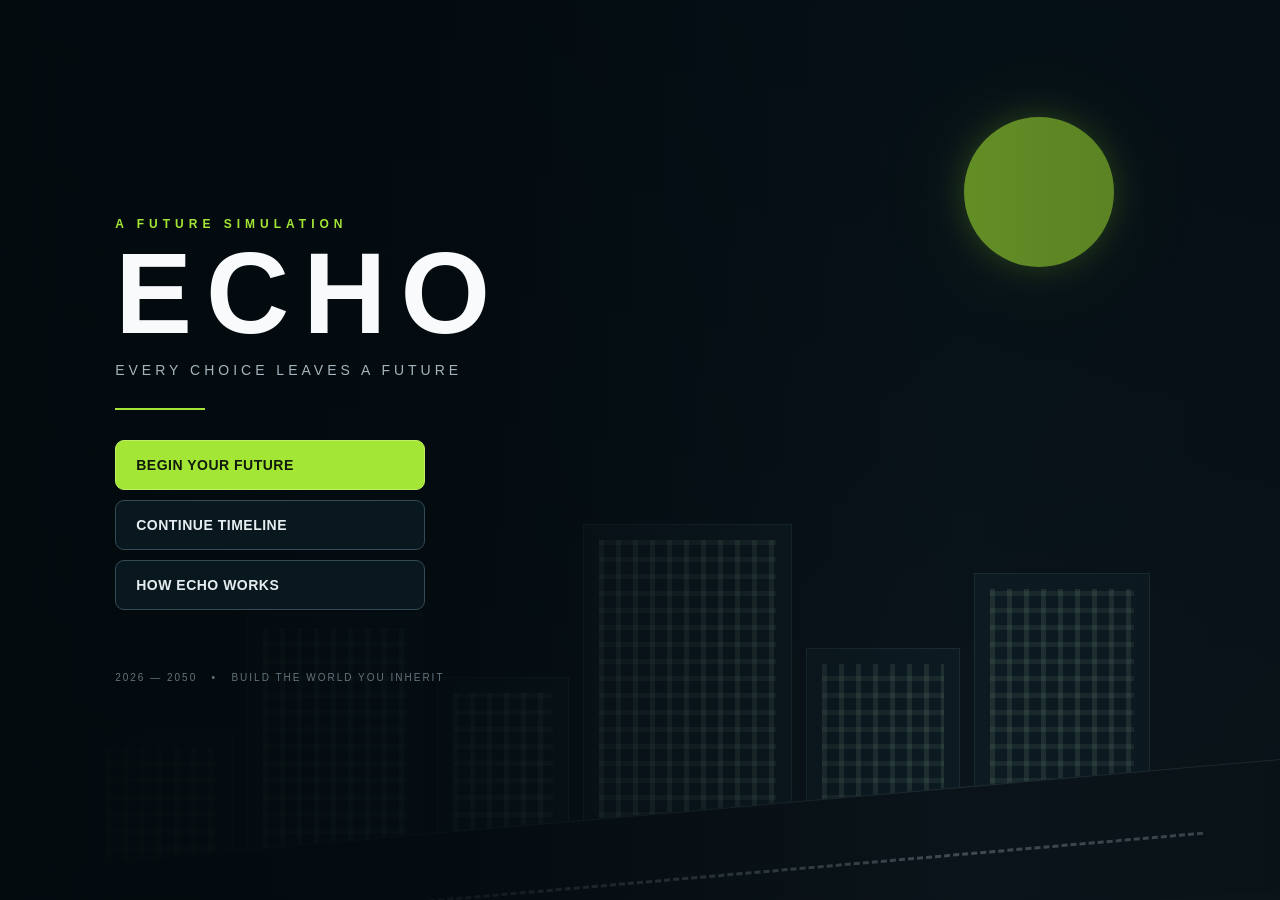
==== index.html @ c68c3feb "Build ECHO main menu" ====
<!DOCTYPE html>
<html lang="en">
<head>
    <meta charset="UTF-8">
    <meta name="viewport" content="width=device-width, initial-scale=1.0">

    <title>ECHO — Every Choice Leaves a Future</title>

    <link rel="stylesheet" href="style.css">
</head>

<body>

    <main id="main-menu">

        <!-- Background city -->
        <div class="city">

            <div class="sun"></div>

            <div class="buildings">
                <div class="building building-1"></div>
                <div class="building building-2"></div>
                <div class="building building-3"></div>
                <div class="building building-4"></div>
                <div class="building building-5"></div>
                <div class="building building-6"></div>
            </div>

            <div class="ground"></div>

        </div>

        <!-- Dark cinematic overlay -->
        <div class="overlay"></div>


        <!-- Main menu -->
        <section class="menu-content">

            <div class="eyebrow">
                A FUTURE SIMULATION
            </div>

            <h1>ECHO</h1>

            <p class="subtitle">
                EVERY CHOICE LEAVES A FUTURE
            </p>

            <div class="divider"></div>


            <div class="menu-buttons">

                <button id="start-button" class="primary-button">
                    BEGIN YOUR FUTURE
                </button>

                <button id="continue-button">
                    CONTINUE TIMELINE
                </button>

                <button id="about-button">
                    HOW ECHO WORKS
                </button>

            </div>


            <p id="menu-message"></p>


            <div class="footer">
                2026 — 2050 &nbsp; • &nbsp; BUILD THE WORLD YOU INHERIT
            </div>

        </section>

    </main>


    <script src="game.js"></script>

</body>
</html>
---- style.css ----
* {
    margin: 0;
    padding: 0;
    box-sizing: border-box;
}

:root {
    --green: #a3e635;
    --green-light: #bef264;
    --dark: #050b0f;
    --building: #13252e;
    --building-border: #29414b;
    --text-muted: #a5b4bc;
}

body {
    width: 100%;
    height: 100vh;

    overflow: hidden;

    font-family:
        Inter,
        Arial,
        Helvetica,
        sans-serif;

    background: var(--dark);
    color: white;
}


/* ========================================
   MAIN MENU
======================================== */

#main-menu {
    position: relative;

    width: 100%;
    height: 100vh;

    overflow: hidden;
}


/* ========================================
   CITY BACKGROUND
======================================== */

.city {
    position: absolute;

    inset: 0;

    background:
        linear-gradient(
            180deg,
            #07141c 0%,
            #0b1820 55%,
            #111d23 100%
        );
}


/* Sun */

.sun {
    position: absolute;

    width: 150px;
    height: 150px;

    right: 13%;
    top: 13%;

    border-radius: 50%;

    background: var(--green);

    box-shadow:
        0 0 30px rgba(163, 230, 53, 0.35),
        0 0 100px rgba(163, 230, 53, 0.12);
}


/* Buildings */

.buildings {
    position: absolute;

    left: 7%;
    right: 7%;
    bottom: 0;

    height: 55%;

    display: flex;

    align-items: flex-end;

    gap: 14px;
}


.building {
    position: relative;

    background: var(--building);

    border: 1px solid var(--building-border);

    border-bottom: none;
}


/* Windows */

.building::after {
    content: "";

    position: absolute;

    inset: 15px;

    background:
        repeating-linear-gradient(
            90deg,
            rgba(190, 240, 200, 0.18) 0 5px,
            transparent 5px 17px
        ),
        repeating-linear-gradient(
            0deg,
            rgba(190, 240, 200, 0.13) 0 5px,
            transparent 5px 17px
        );
}


.building-1 {
    width: 13%;
    height: 34%;
}

.building-2 {
    width: 16%;
    height: 58%;
}

.building-3 {
    width: 12%;
    height: 45%;
}

.building-4 {
    width: 19%;
    height: 76%;
}

.building-5 {
    width: 14%;
    height: 51%;
}

.building-6 {
    width: 16%;
    height: 66%;
}


/* Ground */

.ground {
    position: absolute;

    left: -5%;
    right: -5%;
    bottom: -45px;

    height: 130px;

    background: #101a21;

    transform: skewY(-5deg);

    border-top: 1px solid #30444c;
}


.ground::after {
    content: "";

    position: absolute;

    left: 10%;
    right: 10%;

    top: 50%;

    border-top: 3px dashed #65747d;
}


/* ========================================
   OVERLAY
======================================== */

.overlay {
    position: absolute;

    inset: 0;

    background:
        linear-gradient(
            90deg,
            rgba(3, 10, 14, 0.98) 0%,
            rgba(3, 10, 14, 0.88) 35%,
            rgba(3, 10, 14, 0.40) 75%,
            rgba(3, 10, 14, 0.50) 100%
        );
}


/* ========================================
   MENU CONTENT
======================================== */

.menu-content {
    position: relative;

    z-index: 10;

    width: 100%;
    height: 100%;

    padding-left: 9%;

    display: flex;

    flex-direction: column;

    justify-content: center;

    align-items: flex-start;
}


/* Small heading */

.eyebrow {
    color: var(--green);

    font-size: 12px;

    font-weight: 700;

    letter-spacing: 5px;

    margin-bottom: 14px;
}


/* ECHO */

h1 {
    font-size: clamp(70px, 9vw, 120px);

    line-height: 0.85;

    letter-spacing: 14px;

    font-weight: 900;

    color: #f8fafc;
}


/* Subtitle */

.subtitle {
    margin-top: 20px;

    color: var(--text-muted);

    font-size: 14px;

    letter-spacing: 4px;

    font-weight: 500;
}


/* Divider */

.divider {
    width: 90px;

    height: 2px;

    margin: 30px 0;

    background: var(--green);
}


/* ========================================
   BUTTONS
======================================== */

.menu-buttons {
    width: 310px;

    display: flex;

    flex-direction: column;

    gap: 10px;
}


button {
    width: 100%;

    padding: 16px 20px;

    border-radius: 9px;

    border: 1px solid #344a54;

    background: rgba(10, 25, 32, 0.92);

    color: #e5edf0;

    font-size: 14px;

    font-weight: 700;

    letter-spacing: 0.5px;

    text-align: left;

    cursor: pointer;

    transition:
        transform 0.2s ease,
        border-color 0.2s ease,
        background 0.2s ease;
}


button:hover {
    transform: translateX(6px);

    border-color: var(--green);

    background:
        rgba(163, 230, 53, 0.10);
}


button:focus-visible {
    outline: 2px solid var(--green-light);

    outline-offset: 3px;
}


/* Main button */

.primary-button {
    background: var(--green);

    color: #101b0b;

    border-color: var(--green-light);
}


.primary-button:hover {
    background: var(--green-light);

    color: #0d1609;
}


/* Message */

#menu-message {
    min-height: 20px;

    margin-top: 16px;

    color: var(--green-light);

    font-size: 13px;
}


/* Footer */

.footer {
    margin-top: 26px;

    color: #65747d;

    font-size: 10px;

    letter-spacing: 2px;
}


/* ========================================
   MOBILE
======================================== */

@media (max-width: 700px) {

    .menu-content {
        padding: 30px;
    }

    h1 {
        font-size: 65px;
    }

    .menu-buttons {
        width: min(310px, 85vw);
    }

    .sun {
        right: -30px;
        top: 10%;
    }

    .overlay {
        background:
            linear-gradient(
                90deg,
                rgba(3, 10, 14, 0.97),
                rgba(3, 10, 14, 0.75)
            );
    }
}
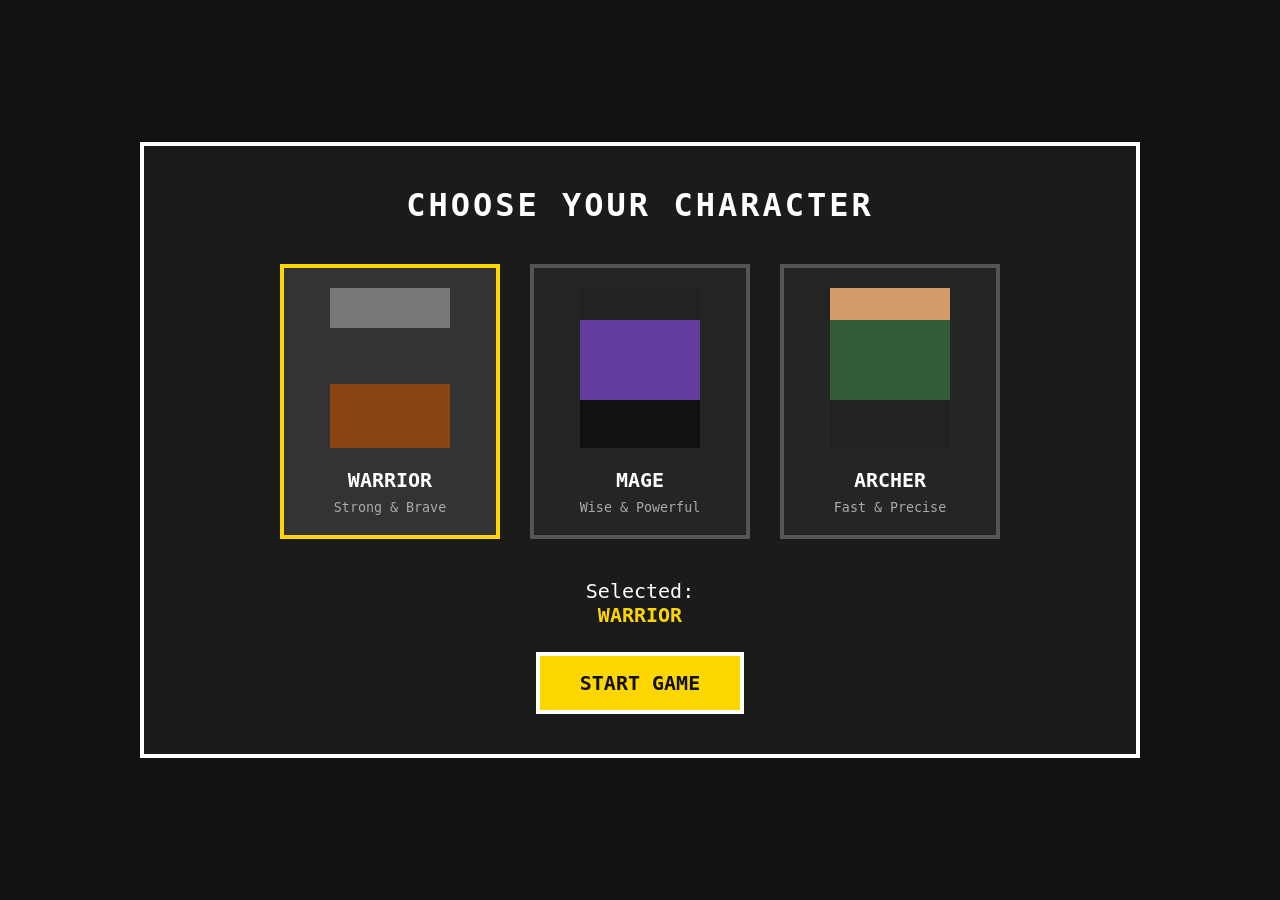
==== commit df273a0c: "Move game files to repository root" ====
--- a/index.html
+++ b/index.html
@@ -3,84 +3,48 @@
 <head>
     <meta charset="UTF-8">
     <meta name="viewport" content="width=device-width, initial-scale=1.0">
-
-    <title>ECHO — Every Choice Leaves a Future</title>
-
+    <title>Character Selection</title>
     <link rel="stylesheet" href="style.css">
 </head>
 
 <body>
 
-    <main id="main-menu">
+    <div class="game-container">
 
-        <!-- Background city -->
-        <div class="city">
+        <h1>CHOOSE YOUR CHARACTER</h1>
 
-            <div class="sun"></div>
+        <div class="character-container">
 
-            <div class="buildings">
-                <div class="building building-1"></div>
-                <div class="building building-2"></div>
-                <div class="building building-3"></div>
-                <div class="building building-4"></div>
-                <div class="building building-5"></div>
-                <div class="building building-6"></div>
-            </div>
+            <button class="character-card selected" data-character="warrior">
+                <div class="sprite warrior"></div>
+                <h2>WARRIOR</h2>
+                <p>Strong & Brave</p>
+            </button>
 
-            <div class="ground"></div>
+            <button class="character-card" data-character="mage">
+                <div class="sprite mage"></div>
+                <h2>MAGE</h2>
+                <p>Wise & Powerful</p>
+            </button>
+
+            <button class="character-card" data-character="archer">
+                <div class="sprite archer"></div>
+                <h2>ARCHER</h2>
+                <p>Fast & Precise</p>
+            </button>
 
         </div>
 
-        <!-- Dark cinematic overlay -->
-        <div class="overlay"></div>
+        <div class="selected-info">
+            <p>Selected:</p>
+            <span id="selected-character">WARRIOR</span>
+        </div>
 
+        <button id="start-button">START GAME</button>
 
-        <!-- Main menu -->
-        <section class="menu-content">
-
-            <div class="eyebrow">
-                A FUTURE SIMULATION
-            </div>
-
-            <h1>ECHO</h1>
-
-            <p class="subtitle">
-                EVERY CHOICE LEAVES A FUTURE
-            </p>
-
-            <div class="divider"></div>
-
-
-            <div class="menu-buttons">
-
-                <button id="start-button" class="primary-button">
-                    BEGIN YOUR FUTURE
-                </button>
-
-                <button id="continue-button">
-                    CONTINUE TIMELINE
-                </button>
-
-                <button id="about-button">
-                    HOW ECHO WORKS
-                </button>
-
-            </div>
-
-
-            <p id="menu-message"></p>
-
-
-            <div class="footer">
-                2026 — 2050 &nbsp; • &nbsp; BUILD THE WORLD YOU INHERIT
-            </div>
-
-        </section>
-
-    </main>
+    </div>
 
 
     <script src="game.js"></script>
-
 </body>
 </html>
--- a/style.css
+++ b/style.css
@@ -1,443 +1,158 @@
 * {
+    box-sizing: border-box;
     margin: 0;
     padding: 0;
-    box-sizing: border-box;
-}
-
-:root {
-    --green: #a3e635;
-    --green-light: #bef264;
-    --dark: #050b0f;
-    --building: #13252e;
-    --building-border: #29414b;
-    --text-muted: #a5b4bc;
 }
 
 body {
-    width: 100%;
-    height: 100vh;
+    min-height: 100vh;
+    display: flex;
+    justify-content: center;
+    align-items: center;
 
-    overflow: hidden;
+    background: #111;
+    color: white;
 
-    font-family:
-        Inter,
-        Arial,
-        Helvetica,
-        sans-serif;
-
-    background: var(--dark);
-    color: white;
+    font-family: monospace;
 }
 
+.game-container {
+    width: 90%;
+    max-width: 1000px;
 
-/* ========================================
-   MAIN MENU
-======================================== */
+    padding: 40px;
 
-#main-menu {
-    position: relative;
+    text-align: center;
 
-    width: 100%;
-    height: 100vh;
-
-    overflow: hidden;
+    border: 4px solid white;
+    background: #1b1b1b;
 }
 
+h1 {
+    margin-bottom: 40px;
 
-/* ========================================
-   CITY BACKGROUND
-======================================== */
-
-.city {
-    position: absolute;
-
-    inset: 0;
-
-    background:
-        linear-gradient(
-            180deg,
-            #07141c 0%,
-            #0b1820 55%,
-            #111d23 100%
-        );
+    font-size: 32px;
+    letter-spacing: 3px;
 }
 
+.character-container {
+    display: flex;
+    justify-content: center;
+    gap: 30px;
 
-/* Sun */
-
-.sun {
-    position: absolute;
-
-    width: 150px;
-    height: 150px;
-
-    right: 13%;
-    top: 13%;
-
-    border-radius: 50%;
-
-    background: var(--green);
-
-    box-shadow:
-        0 0 30px rgba(163, 230, 53, 0.35),
-        0 0 100px rgba(163, 230, 53, 0.12);
+    flex-wrap: wrap;
 }
 
+.character-card {
+    width: 220px;
+    padding: 20px;
 
-/* Buildings */
+    background: #252525;
+    color: white;
 
-.buildings {
-    position: absolute;
-
-    left: 7%;
-    right: 7%;
-    bottom: 0;
-
-    height: 55%;
-
-    display: flex;
-
-    align-items: flex-end;
-
-    gap: 14px;
-}
-
-
-.building {
-    position: relative;
-
-    background: var(--building);
-
-    border: 1px solid var(--building-border);
-
-    border-bottom: none;
-}
-
-
-/* Windows */
-
-.building::after {
-    content: "";
-
-    position: absolute;
-
-    inset: 15px;
-
-    background:
-        repeating-linear-gradient(
-            90deg,
-            rgba(190, 240, 200, 0.18) 0 5px,
-            transparent 5px 17px
-        ),
-        repeating-linear-gradient(
-            0deg,
-            rgba(190, 240, 200, 0.13) 0 5px,
-            transparent 5px 17px
-        );
-}
-
-
-.building-1 {
-    width: 13%;
-    height: 34%;
-}
-
-.building-2 {
-    width: 16%;
-    height: 58%;
-}
-
-.building-3 {
-    width: 12%;
-    height: 45%;
-}
-
-.building-4 {
-    width: 19%;
-    height: 76%;
-}
-
-.building-5 {
-    width: 14%;
-    height: 51%;
-}
-
-.building-6 {
-    width: 16%;
-    height: 66%;
-}
-
-
-/* Ground */
-
-.ground {
-    position: absolute;
-
-    left: -5%;
-    right: -5%;
-    bottom: -45px;
-
-    height: 130px;
-
-    background: #101a21;
-
-    transform: skewY(-5deg);
-
-    border-top: 1px solid #30444c;
-}
-
-
-.ground::after {
-    content: "";
-
-    position: absolute;
-
-    left: 10%;
-    right: 10%;
-
-    top: 50%;
-
-    border-top: 3px dashed #65747d;
-}
-
-
-/* ========================================
-   OVERLAY
-======================================== */
-
-.overlay {
-    position: absolute;
-
-    inset: 0;
-
-    background:
-        linear-gradient(
-            90deg,
-            rgba(3, 10, 14, 0.98) 0%,
-            rgba(3, 10, 14, 0.88) 35%,
-            rgba(3, 10, 14, 0.40) 75%,
-            rgba(3, 10, 14, 0.50) 100%
-        );
-}
-
-
-/* ========================================
-   MENU CONTENT
-======================================== */
-
-.menu-content {
-    position: relative;
-
-    z-index: 10;
-
-    width: 100%;
-    height: 100%;
-
-    padding-left: 9%;
-
-    display: flex;
-
-    flex-direction: column;
-
-    justify-content: center;
-
-    align-items: flex-start;
-}
-
-
-/* Small heading */
-
-.eyebrow {
-    color: var(--green);
-
-    font-size: 12px;
-
-    font-weight: 700;
-
-    letter-spacing: 5px;
-
-    margin-bottom: 14px;
-}
-
-
-/* ECHO */
-
-h1 {
-    font-size: clamp(70px, 9vw, 120px);
-
-    line-height: 0.85;
-
-    letter-spacing: 14px;
-
-    font-weight: 900;
-
-    color: #f8fafc;
-}
-
-
-/* Subtitle */
-
-.subtitle {
-    margin-top: 20px;
-
-    color: var(--text-muted);
-
-    font-size: 14px;
-
-    letter-spacing: 4px;
-
-    font-weight: 500;
-}
-
-
-/* Divider */
-
-.divider {
-    width: 90px;
-
-    height: 2px;
-
-    margin: 30px 0;
-
-    background: var(--green);
-}
-
-
-/* ========================================
-   BUTTONS
-======================================== */
-
-.menu-buttons {
-    width: 310px;
-
-    display: flex;
-
-    flex-direction: column;
-
-    gap: 10px;
-}
-
-
-button {
-    width: 100%;
-
-    padding: 16px 20px;
-
-    border-radius: 9px;
-
-    border: 1px solid #344a54;
-
-    background: rgba(10, 25, 32, 0.92);
-
-    color: #e5edf0;
-
-    font-size: 14px;
-
-    font-weight: 700;
-
-    letter-spacing: 0.5px;
-
-    text-align: left;
+    border: 4px solid #555;
 
     cursor: pointer;
 
-    transition:
-        transform 0.2s ease,
-        border-color 0.2s ease,
-        background 0.2s ease;
+    font-family: monospace;
+
+    transition: 0.15s;
 }
 
-
-button:hover {
-    transform: translateX(6px);
-
-    border-color: var(--green);
-
-    background:
-        rgba(163, 230, 53, 0.10);
+.character-card:hover {
+    transform: translateY(-8px);
+    border-color: white;
 }
 
-
-button:focus-visible {
-    outline: 2px solid var(--green-light);
-
-    outline-offset: 3px;
+.character-card.selected {
+    border-color: #ffd700;
+    background: #333;
 }
 
+.sprite {
+    width: 120px;
+    height: 160px;
 
-/* Main button */
+    margin: 0 auto 20px;
 
-.primary-button {
-    background: var(--green);
+    image-rendering: pixelated;
 
-    color: #101b0b;
-
-    border-color: var(--green-light);
+    background-size: contain;
+    background-repeat: no-repeat;
+    background-position: center;
 }
 
+/*
+   Temporary sprites.
 
-.primary-button:hover {
-    background: var(--green-light);
+   Replace these backgrounds with your actual
+   pixel-art character images later.
+*/
 
-    color: #0d1609;
+.warrior {
+    background: linear-gradient(
+        #777 0 25%,
+        #333 25% 60%,
+        #8b4513 60% 100%
+    );
 }
 
-
-/* Message */
-
-#menu-message {
-    min-height: 20px;
-
-    margin-top: 16px;
-
-    color: var(--green-light);
-
-    font-size: 13px;
+.mage {
+    background: linear-gradient(
+        #222 0 20%,
+        #643c9e 20% 70%,
+        #111 70% 100%
+    );
 }
 
-
-/* Footer */
-
-.footer {
-    margin-top: 26px;
-
-    color: #65747d;
-
-    font-size: 10px;
-
-    letter-spacing: 2px;
+.archer {
+    background: linear-gradient(
+        #d49b6a 0 20%,
+        #315c35 20% 70%,
+        #222 70% 100%
+    );
 }
 
+h2 {
+    margin-bottom: 8px;
+}
 
-/* ========================================
-   MOBILE
-======================================== */
+.character-card p {
+    color: #aaa;
+}
 
-@media (max-width: 700px) {
+.selected-info {
+    margin-top: 40px;
 
-    .menu-content {
-        padding: 30px;
-    }
+    font-size: 20px;
+}
 
-    h1 {
-        font-size: 65px;
-    }
+#selected-character {
+    color: #ffd700;
+    font-weight: bold;
+}
 
-    .menu-buttons {
-        width: min(310px, 85vw);
-    }
+#start-button {
+    margin-top: 25px;
 
-    .sun {
-        right: -30px;
-        top: 10%;
-    }
+    padding: 15px 40px;
 
-    .overlay {
-        background:
-            linear-gradient(
-                90deg,
-                rgba(3, 10, 14, 0.97),
-                rgba(3, 10, 14, 0.75)
-            );
-    }
+    background: #ffd700;
+    color: #111;
+
+    border: 4px solid #fff;
+
+    font-family: monospace;
+    font-size: 20px;
+    font-weight: bold;
+
+    cursor: pointer;
+}
+
+#start-button:hover {
+    background: white;
+}
+
+#start-button:active {
+    transform: translateY(3px);
 }
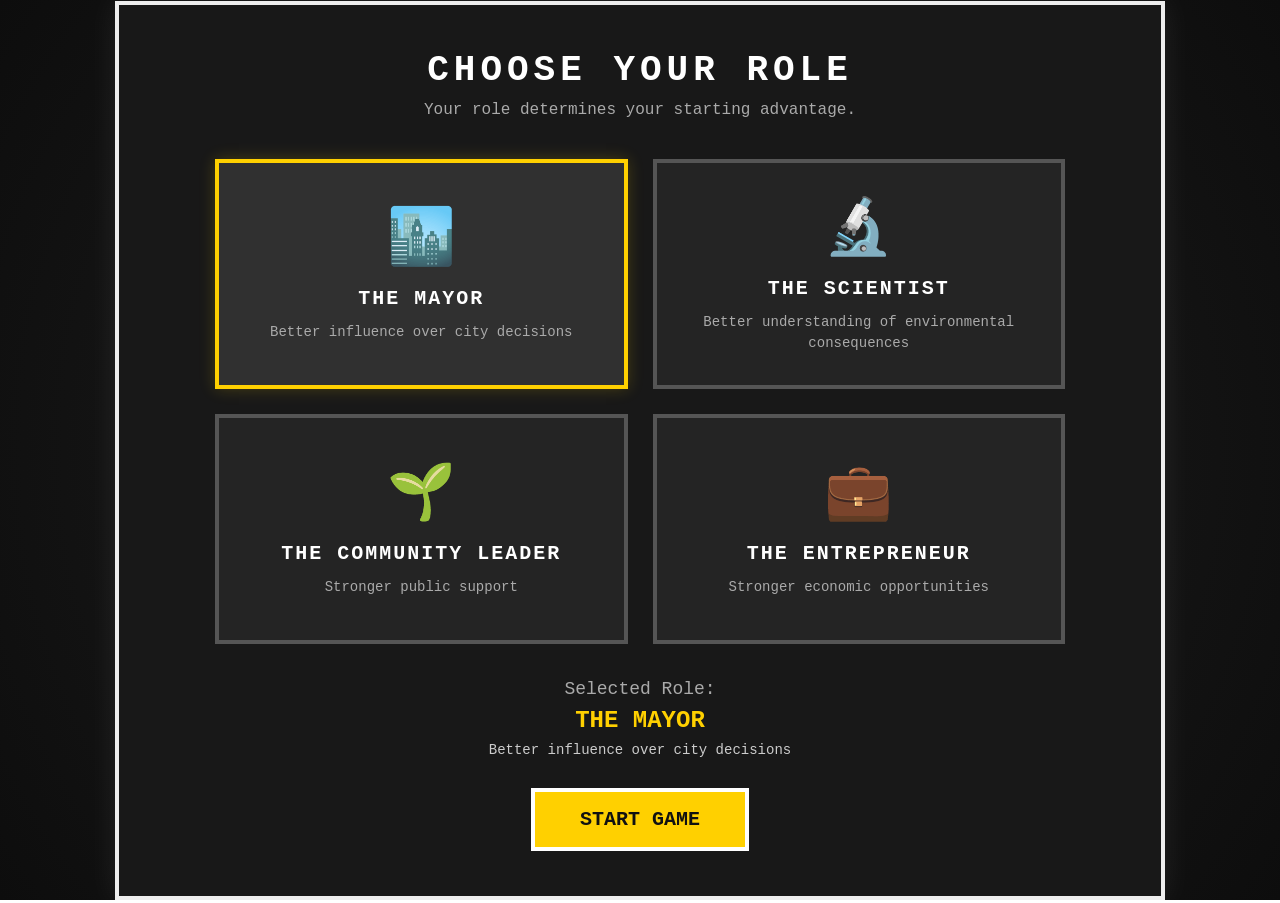
==== commit 96ec3884: "Add ECHO role selection system" ====
--- a/index.html
+++ b/index.html
@@ -1,9 +1,12 @@
 <!DOCTYPE html>
 <html lang="en">
+
 <head>
     <meta charset="UTF-8">
     <meta name="viewport" content="width=device-width, initial-scale=1.0">
-    <title>Character Selection</title>
+
+    <title>ECHO - Choose Your Role</title>
+
     <link rel="stylesheet" href="style.css">
 </head>
 
@@ -11,40 +14,95 @@
 
     <div class="game-container">
 
-        <h1>CHOOSE YOUR CHARACTER</h1>
+        <h1>CHOOSE YOUR ROLE</h1>
+
+        <p class="subtitle">
+            Your role determines your starting advantage.
+        </p>
 
         <div class="character-container">
 
-            <button class="character-card selected" data-character="warrior">
-                <div class="sprite warrior"></div>
-                <h2>WARRIOR</h2>
-                <p>Strong & Brave</p>
+            <!-- MAYOR -->
+            <button class="character-card selected" data-character="mayor">
+
+                <div class="role-icon">🏙️</div>
+
+                <h2>THE MAYOR</h2>
+
+                <p>
+                    Better influence over city decisions
+                </p>
+
             </button>
 
-            <button class="character-card" data-character="mage">
-                <div class="sprite mage"></div>
-                <h2>MAGE</h2>
-                <p>Wise & Powerful</p>
+
+            <!-- SCIENTIST -->
+            <button class="character-card" data-character="scientist">
+
+                <div class="role-icon">🔬</div>
+
+                <h2>THE SCIENTIST</h2>
+
+                <p>
+                    Better understanding of environmental consequences
+                </p>
+
             </button>
 
-            <button class="character-card" data-character="archer">
-                <div class="sprite archer"></div>
-                <h2>ARCHER</h2>
-                <p>Fast & Precise</p>
+
+            <!-- COMMUNITY LEADER -->
+            <button class="character-card" data-character="communityLeader">
+
+                <div class="role-icon">🌱</div>
+
+                <h2>THE COMMUNITY LEADER</h2>
+
+                <p>
+                    Stronger public support
+                </p>
+
+            </button>
+
+
+            <!-- ENTREPRENEUR -->
+            <button class="character-card" data-character="entrepreneur">
+
+                <div class="role-icon">💼</div>
+
+                <h2>THE ENTREPRENEUR</h2>
+
+                <p>
+                    Stronger economic opportunities
+                </p>
+
             </button>
 
         </div>
 
+
         <div class="selected-info">
-            <p>Selected:</p>
-            <span id="selected-character">WARRIOR</span>
+
+            <p>Selected Role:</p>
+
+            <span id="selected-character">
+                THE MAYOR
+            </span>
+
+            <p id="advantage">
+                Better influence over city decisions
+            </p>
+
         </div>
 
-        <button id="start-button">START GAME</button>
+
+        <button id="start-button">
+            START GAME
+        </button>
 
     </div>
 
+    <script src="game.js"></script>
 
-    <script src="game.js"></script>
 </body>
+
 </html>
--- a/style.css
+++ b/style.css
@@ -6,153 +6,264 @@
 
 body {
     min-height: 100vh;
+
     display: flex;
     justify-content: center;
     align-items: center;
 
-    background: #111;
+    background:
+        radial-gradient(circle at center, #202020, #0d0d0d);
+
     color: white;
 
     font-family: monospace;
 }
 
+
+/* MAIN CONTAINER */
+
 .game-container {
-    width: 90%;
-    max-width: 1000px;
-
-    padding: 40px;
+
+    width: 92%;
+    max-width: 1050px;
+
+    padding: 45px;
 
     text-align: center;
 
+    background: #181818;
+
+    border: 4px solid #eeeeee;
+
+    box-shadow:
+        0 0 30px rgba(255, 255, 255, 0.08);
+}
+
+
+/* TITLE */
+
+h1 {
+
+    margin-bottom: 10px;
+
+    font-size: 36px;
+
+    letter-spacing: 5px;
+}
+
+
+/* SUBTITLE */
+
+.subtitle {
+
+    margin-bottom: 40px;
+
+    color: #aaaaaa;
+
+    font-size: 16px;
+}
+
+
+/* CHARACTER GRID */
+
+.character-container {
+
+    display: grid;
+
+    grid-template-columns: repeat(2, 1fr);
+
+    gap: 25px;
+
+    max-width: 850px;
+
+    margin: auto;
+}
+
+
+/* CHARACTER CARD */
+
+.character-card {
+
+    min-height: 230px;
+
+    padding: 25px;
+
+    background: #242424;
+
+    color: white;
+
+    border: 4px solid #555555;
+
+    cursor: pointer;
+
+    font-family: monospace;
+
+    transition:
+        transform 0.15s,
+        border-color 0.15s,
+        background 0.15s;
+}
+
+
+/* HOVER */
+
+.character-card:hover {
+
+    transform: translateY(-6px);
+
+    border-color: #dddddd;
+
+    background: #303030;
+}
+
+
+/* SELECTED */
+
+.character-card.selected {
+
+    border-color: #ffd000;
+
+    background: #303030;
+
+    box-shadow:
+        0 0 15px rgba(255, 208, 0, 0.2);
+}
+
+
+/* ROLE ICON */
+
+.role-icon {
+
+    font-size: 55px;
+
+    margin-bottom: 15px;
+}
+
+
+/* ROLE NAME */
+
+.character-card h2 {
+
+    margin-bottom: 12px;
+
+    font-size: 20px;
+
+    letter-spacing: 2px;
+}
+
+
+/* ROLE DESCRIPTION */
+
+.character-card p {
+
+    color: #aaaaaa;
+
+    line-height: 1.5;
+
+    font-size: 14px;
+}
+
+
+/* SELECTED ROLE */
+
+.selected-info {
+
+    margin-top: 35px;
+
+    font-size: 18px;
+}
+
+
+.selected-info > p:first-child {
+
+    color: #aaaaaa;
+
+    margin-bottom: 8px;
+}
+
+
+#selected-character {
+
+    display: block;
+
+    color: #ffd000;
+
+    font-size: 24px;
+
+    font-weight: bold;
+
+    margin-bottom: 8px;
+}
+
+
+#advantage {
+
+    color: #cccccc;
+
+    font-size: 14px;
+}
+
+
+/* START BUTTON */
+
+#start-button {
+
+    margin-top: 30px;
+
+    padding: 16px 45px;
+
+    background: #ffd000;
+
+    color: #111111;
+
     border: 4px solid white;
-    background: #1b1b1b;
-}
-
-h1 {
-    margin-bottom: 40px;
-
-    font-size: 32px;
-    letter-spacing: 3px;
-}
-
-.character-container {
-    display: flex;
-    justify-content: center;
-    gap: 30px;
-
-    flex-wrap: wrap;
-}
-
-.character-card {
-    width: 220px;
-    padding: 20px;
-
-    background: #252525;
-    color: white;
-
-    border: 4px solid #555;
+
+    font-family: monospace;
+
+    font-size: 20px;
+
+    font-weight: bold;
 
     cursor: pointer;
 
-    font-family: monospace;
-
     transition: 0.15s;
 }
 
-.character-card:hover {
-    transform: translateY(-8px);
-    border-color: white;
-}
-
-.character-card.selected {
-    border-color: #ffd700;
-    background: #333;
-}
-
-.sprite {
-    width: 120px;
-    height: 160px;
-
-    margin: 0 auto 20px;
-
-    image-rendering: pixelated;
-
-    background-size: contain;
-    background-repeat: no-repeat;
-    background-position: center;
-}
-
-/*
-   Temporary sprites.
-
-   Replace these backgrounds with your actual
-   pixel-art character images later.
-*/
-
-.warrior {
-    background: linear-gradient(
-        #777 0 25%,
-        #333 25% 60%,
-        #8b4513 60% 100%
-    );
-}
-
-.mage {
-    background: linear-gradient(
-        #222 0 20%,
-        #643c9e 20% 70%,
-        #111 70% 100%
-    );
-}
-
-.archer {
-    background: linear-gradient(
-        #d49b6a 0 20%,
-        #315c35 20% 70%,
-        #222 70% 100%
-    );
-}
-
-h2 {
-    margin-bottom: 8px;
-}
-
-.character-card p {
-    color: #aaa;
-}
-
-.selected-info {
-    margin-top: 40px;
-
-    font-size: 20px;
-}
-
-#selected-character {
-    color: #ffd700;
-    font-weight: bold;
-}
-
-#start-button {
-    margin-top: 25px;
-
-    padding: 15px 40px;
-
-    background: #ffd700;
-    color: #111;
-
-    border: 4px solid #fff;
-
-    font-family: monospace;
-    font-size: 20px;
-    font-weight: bold;
-
-    cursor: pointer;
-}
 
 #start-button:hover {
+
     background: white;
-}
+
+    transform: translateY(-3px);
+}
+
 
 #start-button:active {
-    transform: translateY(3px);
+
+    transform: translateY(2px);
+}
+
+
+/* MOBILE */
+
+@media (max-width: 700px) {
+
+    .game-container {
+
+        padding: 25px;
+
+    }
+
+    h1 {
+
+        font-size: 25px;
+
+    }
+
+    .character-container {
+
+        grid-template-columns: 1fr;
+
+    }
+
 }
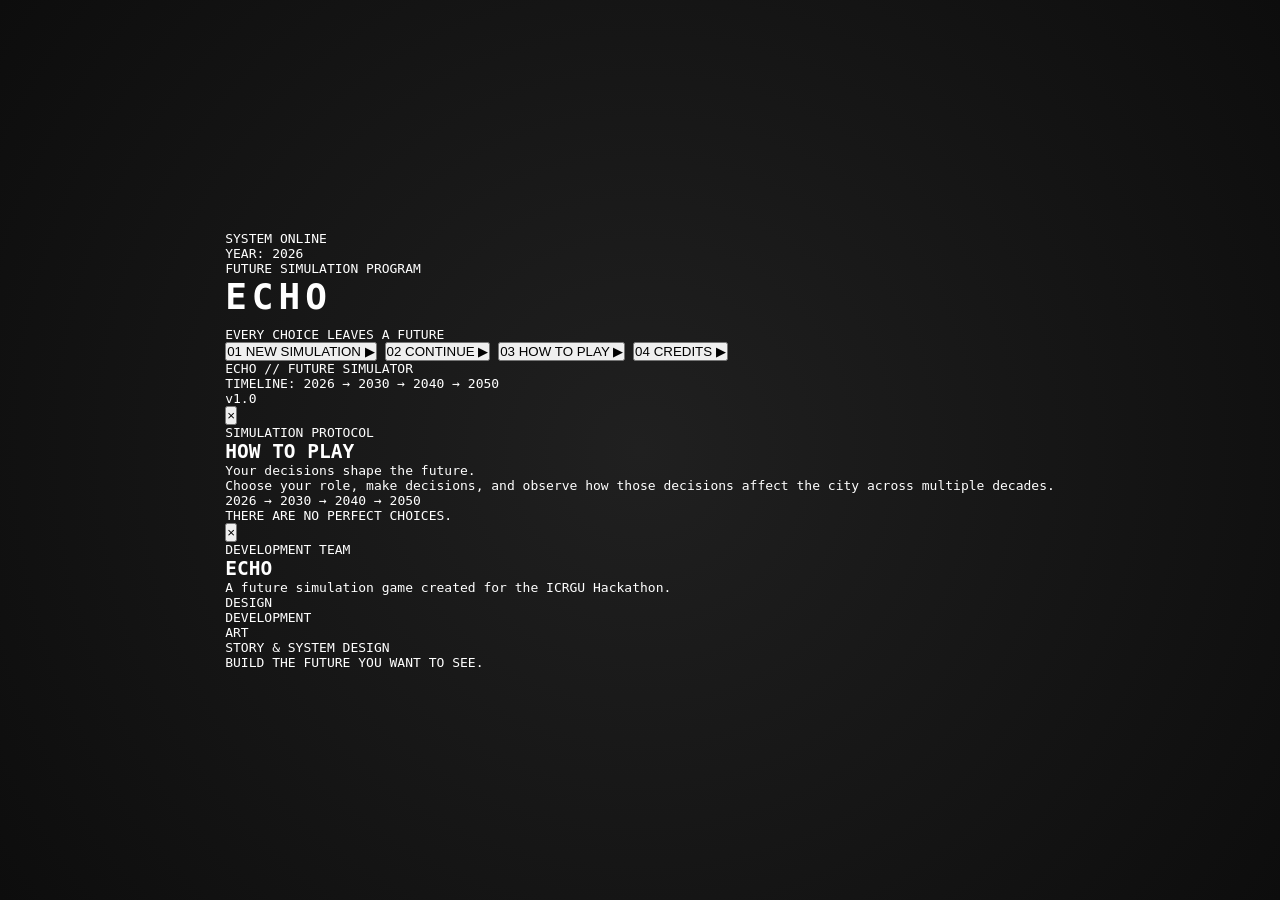
==== commit 246547e6: "Create ECHO main menu" ====
--- a/index.html
+++ b/index.html
@@ -3,103 +3,254 @@
 
 <head>
     <meta charset="UTF-8">
-    <meta name="viewport" content="width=device-width, initial-scale=1.0">
-
-    <title>ECHO - Choose Your Role</title>
+
+    <meta
+        name="viewport"
+        content="width=device-width, initial-scale=1.0"
+    >
+
+    <title>ECHO | Future Simulator</title>
 
     <link rel="stylesheet" href="style.css">
 </head>
 
 <body>
 
-    <div class="game-container">
-
-        <h1>CHOOSE YOUR ROLE</h1>
-
-        <p class="subtitle">
-            Your role determines your starting advantage.
-        </p>
-
-        <div class="character-container">
-
-            <!-- MAYOR -->
-            <button class="character-card selected" data-character="mayor">
-
-                <div class="role-icon">🏙️</div>
-
-                <h2>THE MAYOR</h2>
+    <main class="main-menu">
+
+        <div class="background-grid"></div>
+        <div class="scanlines"></div>
+
+        <!-- TOP STATUS BAR -->
+        <header class="top-bar">
+
+            <div class="system-status">
+                <span class="status-dot"></span>
+                SYSTEM ONLINE
+            </div>
+
+            <div class="simulation-year">
+                YEAR: <span>2026</span>
+            </div>
+
+        </header>
+
+
+        <!-- MAIN MENU CONTENT -->
+        <section class="menu-content">
+
+            <div class="title-section">
+
+                <p class="classification">
+                    FUTURE SIMULATION PROGRAM
+                </p>
+
+                <h1>ECHO</h1>
+
+                <div class="title-line"></div>
+
+                <p class="tagline">
+                    EVERY CHOICE LEAVES A FUTURE
+                </p>
+
+            </div>
+
+
+            <!-- MENU BUTTONS -->
+            <nav class="menu-buttons">
+
+                <button
+                    id="new-game-button"
+                    class="menu-button primary"
+                >
+                    <span class="button-number">01</span>
+
+                    <span class="button-text">
+                        NEW SIMULATION
+                    </span>
+
+                    <span class="button-arrow">
+                        ▶
+                    </span>
+                </button>
+
+
+                <button
+                    id="continue-button"
+                    class="menu-button"
+                >
+                    <span class="button-number">02</span>
+
+                    <span class="button-text">
+                        CONTINUE
+                    </span>
+
+                    <span class="button-arrow">
+                        ▶
+                    </span>
+                </button>
+
+
+                <button
+                    id="how-to-play-button"
+                    class="menu-button"
+                >
+                    <span class="button-number">03</span>
+
+                    <span class="button-text">
+                        HOW TO PLAY
+                    </span>
+
+                    <span class="button-arrow">
+                        ▶
+                    </span>
+                </button>
+
+
+                <button
+                    id="credits-button"
+                    class="menu-button"
+                >
+                    <span class="button-number">04</span>
+
+                    <span class="button-text">
+                        CREDITS
+                    </span>
+
+                    <span class="button-arrow">
+                        ▶
+                    </span>
+                </button>
+
+            </nav>
+
+        </section>
+
+
+        <!-- BOTTOM INFORMATION -->
+        <footer class="bottom-bar">
+
+            <div>
+                ECHO // FUTURE SIMULATOR
+            </div>
+
+            <div>
+                TIMELINE:
+                2026 → 2030 → 2040 → 2050
+            </div>
+
+            <div>
+                v1.0
+            </div>
+
+        </footer>
+
+
+        <!-- HOW TO PLAY PANEL -->
+        <div
+            id="how-to-play-panel"
+            class="info-panel hidden"
+        >
+
+            <div class="panel-box">
+
+                <button
+                    id="close-how-to-play"
+                    class="close-button"
+                >
+                    ×
+                </button>
+
+                <p class="panel-label">
+                    SIMULATION PROTOCOL
+                </p>
+
+                <h2>HOW TO PLAY</h2>
+
+                <div class="panel-line"></div>
 
                 <p>
-                    Better influence over city decisions
-                </p>
-
-            </button>
-
-
-            <!-- SCIENTIST -->
-            <button class="character-card" data-character="scientist">
-
-                <div class="role-icon">🔬</div>
-
-                <h2>THE SCIENTIST</h2>
+                    Your decisions shape the future.
+                </p>
 
                 <p>
-                    Better understanding of environmental consequences
-                </p>
-
-            </button>
-
-
-            <!-- COMMUNITY LEADER -->
-            <button class="character-card" data-character="communityLeader">
-
-                <div class="role-icon">🌱</div>
-
-                <h2>THE COMMUNITY LEADER</h2>
+                    Choose your role, make decisions,
+                    and observe how those decisions
+                    affect the city across multiple
+                    decades.
+                </p>
+
+                <div class="timeline">
+
+                    <span>2026</span>
+                    <span>→</span>
+                    <span>2030</span>
+                    <span>→</span>
+                    <span>2040</span>
+                    <span>→</span>
+                    <span>2050</span>
+
+                </div>
+
+                <p class="warning-text">
+                    THERE ARE NO PERFECT CHOICES.
+                </p>
+
+            </div>
+
+        </div>
+
+
+        <!-- CREDITS PANEL -->
+        <div
+            id="credits-panel"
+            class="info-panel hidden"
+        >
+
+            <div class="panel-box">
+
+                <button
+                    id="close-credits"
+                    class="close-button"
+                >
+                    ×
+                </button>
+
+                <p class="panel-label">
+                    DEVELOPMENT TEAM
+                </p>
+
+                <h2>ECHO</h2>
+
+                <div class="panel-line"></div>
 
                 <p>
-                    Stronger public support
-                </p>
-
-            </button>
-
-
-            <!-- ENTREPRENEUR -->
-            <button class="character-card" data-character="entrepreneur">
-
-                <div class="role-icon">💼</div>
-
-                <h2>THE ENTREPRENEUR</h2>
-
-                <p>
-                    Stronger economic opportunities
-                </p>
-
-            </button>
+                    A future simulation game created
+                    for the ICRGU Hackathon.
+                </p>
+
+                <div class="credits-list">
+
+                    <p>DESIGN</p>
+
+                    <p>DEVELOPMENT</p>
+
+                    <p>ART</p>
+
+                    <p>STORY &amp; SYSTEM DESIGN</p>
+
+                </div>
+
+                <p class="credits-footer">
+                    BUILD THE FUTURE YOU WANT TO SEE.
+                </p>
+
+            </div>
 
         </div>
 
-
-        <div class="selected-info">
-
-            <p>Selected Role:</p>
-
-            <span id="selected-character">
-                THE MAYOR
-            </span>
-
-            <p id="advantage">
-                Better influence over city decisions
-            </p>
-
-        </div>
-
-
-        <button id="start-button">
-            START GAME
-        </button>
-
-    </div>
+    </main>
+
 
     <script src="game.js"></script>
 
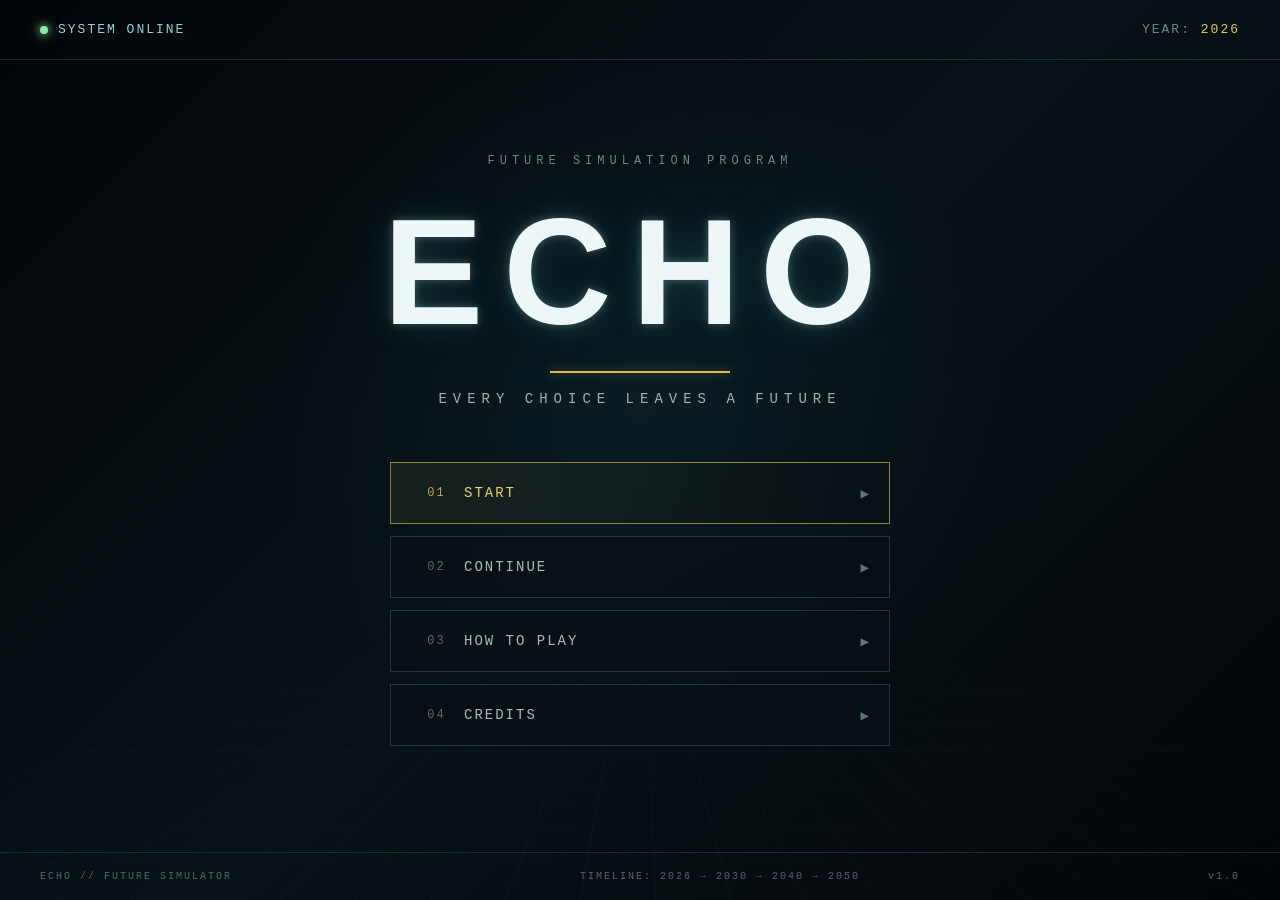
==== commit 46eaa8af: "Change main menu button to Start" ====
--- a/index.html
+++ b/index.html
@@ -60,19 +60,19 @@
             <nav class="menu-buttons">
 
                 <button
-                    id="new-game-button"
-                    class="menu-button primary"
-                >
-                    <span class="button-number">01</span>
-
-                    <span class="button-text">
-                        NEW SIMULATION
-                    </span>
-
-                    <span class="button-arrow">
-                        ▶
-                    </span>
-                </button>
+    id="new-game-button"
+    class="menu-button primary"
+>
+    <span class="button-number">01</span>
+
+    <span class="button-text">
+        START
+    </span>
+
+    <span class="button-arrow">
+        ▶
+    </span>
+</button>
 
 
                 <button
--- a/style.css
+++ b/style.css
@@ -1,269 +1,709 @@
+/* =========================================
+   ECHO - GLOBAL STYLES
+   ========================================= */
+
 * {
     box-sizing: border-box;
     margin: 0;
     padding: 0;
 }
 
+html,
 body {
+    width: 100%;
+    min-height: 100%;
+}
+
+body {
+    font-family: "Courier New", monospace;
+    background: #05090d;
+    color: #e8f1f5;
+}
+
+
+/* =========================================
+   MAIN MENU
+   ========================================= */
+
+.main-menu {
+    position: relative;
     min-height: 100vh;
+    width: 100%;
+    overflow: hidden;
+    background:
+        radial-gradient(
+            circle at 50% 45%,
+            rgba(20, 70, 80, 0.22),
+            transparent 45%
+        ),
+        linear-gradient(
+            135deg,
+            #030608 0%,
+            #071117 50%,
+            #030608 100%
+        );
+}
+
+
+/* FUTURISTIC GRID */
+
+.background-grid {
+    position: absolute;
+    inset: 0;
+    opacity: 0.25;
+    background-image:
+        linear-gradient(
+            rgba(70, 180, 190, 0.12) 1px,
+            transparent 1px
+        ),
+        linear-gradient(
+            90deg,
+            rgba(70, 180, 190, 0.12) 1px,
+            transparent 1px
+        );
+    background-size: 50px 50px;
+    transform: perspective(500px) rotateX(55deg) scale(1.5);
+    transform-origin: center bottom;
+}
+
+
+/* SCANLINES */
+
+.scanlines {
+    position: absolute;
+    inset: 0;
+    pointer-events: none;
+    opacity: 0.12;
+    background: repeating-linear-gradient(
+        to bottom,
+        transparent 0,
+        transparent 3px,
+        rgba(255, 255, 255, 0.08) 4px
+    );
+}
+
+
+/* =========================================
+   TOP BAR
+   ========================================= */
+
+.top-bar {
+    position: absolute;
+    top: 0;
+    left: 0;
+    width: 100%;
+
+    display: flex;
+    justify-content: space-between;
+    align-items: center;
+
+    padding: 22px 40px;
+
+    border-bottom: 1px solid rgba(100, 200, 210, 0.18);
+
+    font-size: 13px;
+    letter-spacing: 2px;
+
+    z-index: 5;
+}
+
+.system-status {
+    display: flex;
+    align-items: center;
+    gap: 10px;
+
+    color: #8dd8d5;
+}
+
+.status-dot {
+    width: 8px;
+    height: 8px;
+
+    border-radius: 50%;
+
+    background: #8de8a5;
+
+    box-shadow:
+        0 0 8px #8de8a5,
+        0 0 16px rgba(141, 232, 165, 0.5);
+}
+
+.simulation-year {
+    color: #71838b;
+}
+
+.simulation-year span {
+    color: #e4c95b;
+}
+
+
+/* =========================================
+   MENU CONTENT
+   ========================================= */
+
+.menu-content {
+    position: relative;
+    z-index: 2;
+
+    min-height: 100vh;
+
+    display: flex;
+    flex-direction: column;
+    align-items: center;
+    justify-content: center;
+
+    padding: 100px 20px 100px;
+}
+
+
+/* TITLE */
+
+.title-section {
+    text-align: center;
+    margin-bottom: 55px;
+}
+
+.classification {
+    margin-bottom: 18px;
+
+    font-size: 12px;
+    letter-spacing: 5px;
+
+    color: #71838b;
+}
+
+.title-section h1 {
+    font-family: Arial, sans-serif;
+
+    font-size: clamp(80px, 14vw, 150px);
+    font-weight: 900;
+
+    letter-spacing: 20px;
+
+    color: #edf7f7;
+
+    text-shadow:
+        0 0 10px rgba(180, 240, 240, 0.3),
+        0 0 35px rgba(70, 190, 200, 0.2);
+}
+
+.title-line {
+    width: 180px;
+    height: 2px;
+
+    margin: 12px auto 18px;
+
+    background: #d8bd4e;
+
+    box-shadow:
+        0 0 10px rgba(216, 189, 78, 0.5);
+}
+
+.tagline {
+    font-size: 14px;
+    letter-spacing: 6px;
+
+    color: #9eb2b8;
+}
+
+
+/* =========================================
+   MENU BUTTONS
+   ========================================= */
+
+.menu-buttons {
+    width: min(500px, 90vw);
+
+    display: flex;
+    flex-direction: column;
+    gap: 12px;
+}
+
+.menu-button {
+    position: relative;
+
+    width: 100%;
+    min-height: 62px;
+
+    display: grid;
+    grid-template-columns: 55px 1fr 35px;
+    align-items: center;
+
+    padding: 0 18px;
+
+    border: 1px solid rgba(130, 170, 180, 0.25);
+    background: rgba(8, 17, 22, 0.82);
+
+    color: #a9bbc0;
+
+    font-family: "Courier New", monospace;
+    font-size: 14px;
+    letter-spacing: 2px;
+
+    cursor: pointer;
+
+    transition:
+        0.2s ease,
+        border-color 0.2s ease,
+        background 0.2s ease;
+}
+
+.menu-button:hover {
+    transform: translateX(6px);
+
+    border-color: #d8bd4e;
+
+    background: rgba(35, 40, 31, 0.9);
+
+    color: #f3e7a0;
+
+    box-shadow:
+        -4px 0 0 #d8bd4e,
+        0 0 20px rgba(216, 189, 78, 0.08);
+}
+
+.menu-button:active {
+    transform: translateX(3px);
+}
+
+.menu-button.primary {
+    border-color: rgba(216, 189, 78, 0.65);
+
+    background:
+        linear-gradient(
+            90deg,
+            rgba(216, 189, 78, 0.08),
+            rgba(8, 17, 22, 0.85)
+        );
+
+    color: #e7d36b;
+}
+
+.button-number {
+    color: #586a71;
+    font-size: 12px;
+}
+
+.primary .button-number {
+    color: #bca747;
+}
+
+.button-text {
+    text-align: left;
+}
+
+.button-arrow {
+    color: #60747b;
+    text-align: right;
+
+    transition: 0.2s ease;
+}
+
+.menu-button:hover .button-arrow {
+    color: #e4c95b;
+    transform: translateX(4px);
+}
+
+
+/* =========================================
+   BOTTOM BAR
+   ========================================= */
+
+.bottom-bar {
+    position: absolute;
+    z-index: 5;
+
+    bottom: 0;
+    left: 0;
+
+    width: 100%;
+
+    display: flex;
+    justify-content: space-between;
+
+    padding: 18px 40px;
+
+    border-top: 1px solid rgba(100, 200, 210, 0.18);
+
+    color: #53666e;
+
+    font-size: 10px;
+    letter-spacing: 2px;
+}
+
+
+/* =========================================
+   INFORMATION PANELS
+   ========================================= */
+
+.info-panel {
+    position: fixed;
+    inset: 0;
+
+    z-index: 20;
 
     display: flex;
     justify-content: center;
     align-items: center;
 
+    padding: 20px;
+
+    background: rgba(0, 5, 8, 0.88);
+
+    backdrop-filter: blur(5px);
+}
+
+.info-panel.hidden {
+    display: none;
+}
+
+.panel-box {
+    position: relative;
+
+    width: min(600px, 95vw);
+
+    padding: 45px;
+
+    border: 1px solid rgba(216, 189, 78, 0.55);
+
     background:
-        radial-gradient(circle at center, #202020, #0d0d0d);
-
-    color: white;
-
-    font-family: monospace;
-}
-
-
-/* MAIN CONTAINER */
+        linear-gradient(
+            145deg,
+            rgba(10, 23, 29, 0.98),
+            rgba(4, 10, 14, 0.98)
+        );
+
+    box-shadow:
+        0 0 40px rgba(0, 0, 0, 0.7),
+        0 0 25px rgba(216, 189, 78, 0.05);
+
+    text-align: center;
+}
+
+.close-button {
+    position: absolute;
+
+    top: 12px;
+    right: 16px;
+
+    border: none;
+    background: transparent;
+
+    color: #687b82;
+
+    font-size: 28px;
+
+    cursor: pointer;
+}
+
+.close-button:hover {
+    color: #e4c95b;
+}
+
+.panel-label {
+    margin-bottom: 12px;
+
+    color: #758a91;
+
+    font-size: 11px;
+    letter-spacing: 4px;
+}
+
+.panel-box h2 {
+    color: #e4d274;
+
+    font-size: 32px;
+    letter-spacing: 6px;
+}
+
+.panel-line {
+    width: 100px;
+    height: 1px;
+
+    margin: 15px auto 25px;
+
+    background: #d8bd4e;
+}
+
+.panel-box p {
+    margin: 12px 0;
+
+    color: #9eb0b5;
+
+    line-height: 1.7;
+}
+
+.timeline {
+    display: flex;
+    justify-content: center;
+    gap: 15px;
+
+    margin: 30px 0;
+
+    color: #d8bd4e;
+
+    font-size: 13px;
+    letter-spacing: 2px;
+}
+
+.warning-text {
+    color: #c7a941 !important;
+
+    font-size: 12px;
+    letter-spacing: 3px;
+}
+
+.credits-list {
+    margin: 25px 0;
+}
+
+.credits-list p {
+    margin: 8px;
+
+    color: #bac9cd;
+    letter-spacing: 2px;
+}
+
+.credits-footer {
+    margin-top: 30px !important;
+
+    color: #d8bd4e !important;
+
+    font-size: 12px;
+    letter-spacing: 2px;
+}
+
+
+/* =========================================
+   CHARACTER SELECTION
+   ========================================= */
 
 .game-container {
-
-    width: 92%;
-    max-width: 1050px;
-
-    padding: 45px;
+    min-height: 100vh;
+
+    padding: 50px 30px;
 
     text-align: center;
 
-    background: #181818;
-
-    border: 4px solid #eeeeee;
+    background:
+        radial-gradient(
+            circle at top,
+            rgba(20, 70, 80, 0.2),
+            transparent 50%
+        ),
+        #05090d;
+}
+
+.game-container > h1 {
+    margin-bottom: 10px;
+
+    color: #e4d274;
+
+    font-size: 42px;
+    letter-spacing: 7px;
+}
+
+.subtitle {
+    margin-bottom: 45px;
+
+    color: #71838b;
+
+    letter-spacing: 2px;
+}
+
+.character-container {
+    width: min(1000px, 95vw);
+
+    margin: 0 auto;
+
+    display: grid;
+    grid-template-columns: repeat(2, 1fr);
+
+    gap: 25px;
+}
+
+.character-card {
+    padding: 25px;
+
+    border: 1px solid rgba(120, 170, 180, 0.25);
+
+    background: rgba(8, 17, 22, 0.9);
+
+    color: #dce7e9;
+
+    cursor: pointer;
+
+    transition: 0.2s ease;
+}
+
+.character-card:hover {
+    transform: translateY(-4px);
+
+    border-color: rgba(216, 189, 78, 0.6);
+}
+
+.character-card.selected {
+    border: 2px solid #d8bd4e;
 
     box-shadow:
-        0 0 30px rgba(255, 255, 255, 0.08);
-}
-
-
-/* TITLE */
-
-h1 {
-
+        0 0 25px rgba(216, 189, 78, 0.12);
+}
+
+.character-image {
+    width: 180px;
+    height: 180px;
+
+    margin: 0 auto 20px;
+
+    display: flex;
+    justify-content: center;
+    align-items: center;
+
+    background: rgba(0, 0, 0, 0.25);
+}
+
+.character-image img {
+    width: 100%;
+    height: 100%;
+
+    object-fit: contain;
+
+    image-rendering: pixelated;
+}
+
+.character-card h2 {
     margin-bottom: 10px;
 
-    font-size: 36px;
-
-    letter-spacing: 5px;
-}
-
-
-/* SUBTITLE */
-
-.subtitle {
-
-    margin-bottom: 40px;
-
-    color: #aaaaaa;
-
-    font-size: 16px;
-}
-
-
-/* CHARACTER GRID */
-
-.character-container {
-
-    display: grid;
-
-    grid-template-columns: repeat(2, 1fr);
-
-    gap: 25px;
-
-    max-width: 850px;
-
-    margin: auto;
-}
-
-
-/* CHARACTER CARD */
-
-.character-card {
-
-    min-height: 230px;
-
-    padding: 25px;
-
-    background: #242424;
-
-    color: white;
-
-    border: 4px solid #555555;
+    color: #e4d274;
+
+    font-size: 20px;
+    letter-spacing: 3px;
+}
+
+.character-card p {
+    color: #8ea2a8;
+
+    font-size: 13px;
+    line-height: 1.5;
+}
+
+.selected-info {
+    margin: 35px auto 25px;
+
+    color: #71838b;
+}
+
+.selected-info span {
+    display: block;
+
+    margin: 8px 0;
+
+    color: #e4d274;
+
+    font-size: 20px;
+    letter-spacing: 3px;
+}
+
+#advantage {
+    color: #9eb0b5;
+}
+
+#start-button {
+    padding: 16px 45px;
+
+    border: 1px solid #d8bd4e;
+
+    background: rgba(216, 189, 78, 0.08);
+
+    color: #e4d274;
+
+    font-family: "Courier New", monospace;
+
+    font-size: 14px;
+    letter-spacing: 3px;
 
     cursor: pointer;
 
-    font-family: monospace;
-
-    transition:
-        transform 0.15s,
-        border-color 0.15s,
-        background 0.15s;
-}
-
-
-/* HOVER */
-
-.character-card:hover {
-
-    transform: translateY(-6px);
-
-    border-color: #dddddd;
-
-    background: #303030;
-}
-
-
-/* SELECTED */
-
-.character-card.selected {
-
-    border-color: #ffd000;
-
-    background: #303030;
+    transition: 0.2s ease;
+}
+
+#start-button:hover {
+    background: rgba(216, 189, 78, 0.18);
 
     box-shadow:
-        0 0 15px rgba(255, 208, 0, 0.2);
-}
-
-
-/* ROLE ICON */
-
-.role-icon {
-
-    font-size: 55px;
-
-    margin-bottom: 15px;
-}
-
-
-/* ROLE NAME */
-
-.character-card h2 {
-
-    margin-bottom: 12px;
-
-    font-size: 20px;
-
-    letter-spacing: 2px;
-}
-
-
-/* ROLE DESCRIPTION */
-
-.character-card p {
-
-    color: #aaaaaa;
-
-    line-height: 1.5;
-
-    font-size: 14px;
-}
-
-
-/* SELECTED ROLE */
-
-.selected-info {
-
-    margin-top: 35px;
-
-    font-size: 18px;
-}
-
-
-.selected-info > p:first-child {
-
-    color: #aaaaaa;
-
-    margin-bottom: 8px;
-}
-
-
-#selected-character {
-
-    display: block;
-
-    color: #ffd000;
-
-    font-size: 24px;
-
-    font-weight: bold;
-
-    margin-bottom: 8px;
-}
-
-
-#advantage {
-
-    color: #cccccc;
-
-    font-size: 14px;
-}
-
-
-/* START BUTTON */
-
-#start-button {
-
-    margin-top: 30px;
-
-    padding: 16px 45px;
-
-    background: #ffd000;
-
-    color: #111111;
-
-    border: 4px solid white;
-
-    font-family: monospace;
-
-    font-size: 20px;
-
-    font-weight: bold;
-
-    cursor: pointer;
-
-    transition: 0.15s;
-}
-
-
-#start-button:hover {
-
-    background: white;
-
-    transform: translateY(-3px);
-}
-
-
-#start-button:active {
-
-    transform: translateY(2px);
-}
-
-
-/* MOBILE */
+        0 0 20px rgba(216, 189, 78, 0.15);
+}
+
+
+/* =========================================
+   MOBILE
+   ========================================= */
 
 @media (max-width: 700px) {
 
+    .top-bar {
+        padding: 18px 20px;
+
+        font-size: 10px;
+    }
+
+    .bottom-bar {
+        padding: 14px 20px;
+
+        font-size: 8px;
+    }
+
+    .bottom-bar div:nth-child(2) {
+        display: none;
+    }
+
+    .title-section {
+        margin-bottom: 40px;
+    }
+
+    .title-section h1 {
+        font-size: 75px;
+
+        letter-spacing: 10px;
+    }
+
+    .tagline {
+        font-size: 10px;
+        letter-spacing: 3px;
+    }
+
+    .classification {
+        font-size: 9px;
+        letter-spacing: 3px;
+    }
+
+    .menu-button {
+        min-height: 56px;
+
+        grid-template-columns: 40px 1fr 25px;
+
+        font-size: 11px;
+    }
+
+    .character-container {
+        grid-template-columns: 1fr;
+    }
+
     .game-container {
-
-        padding: 25px;
-
-    }
-
-    h1 {
-
-        font-size: 25px;
-
-    }
-
-    .character-container {
-
-        grid-template-columns: 1fr;
-
-    }
-
+        padding: 35px 15px;
+    }
+
+    .game-container > h1 {
+        font-size: 28px;
+    }
+
+    .panel-box {
+        padding: 35px 20px;
+    }
+
+    .timeline {
+        gap: 7px;
+
+        font-size: 10px;
+    }
 }
